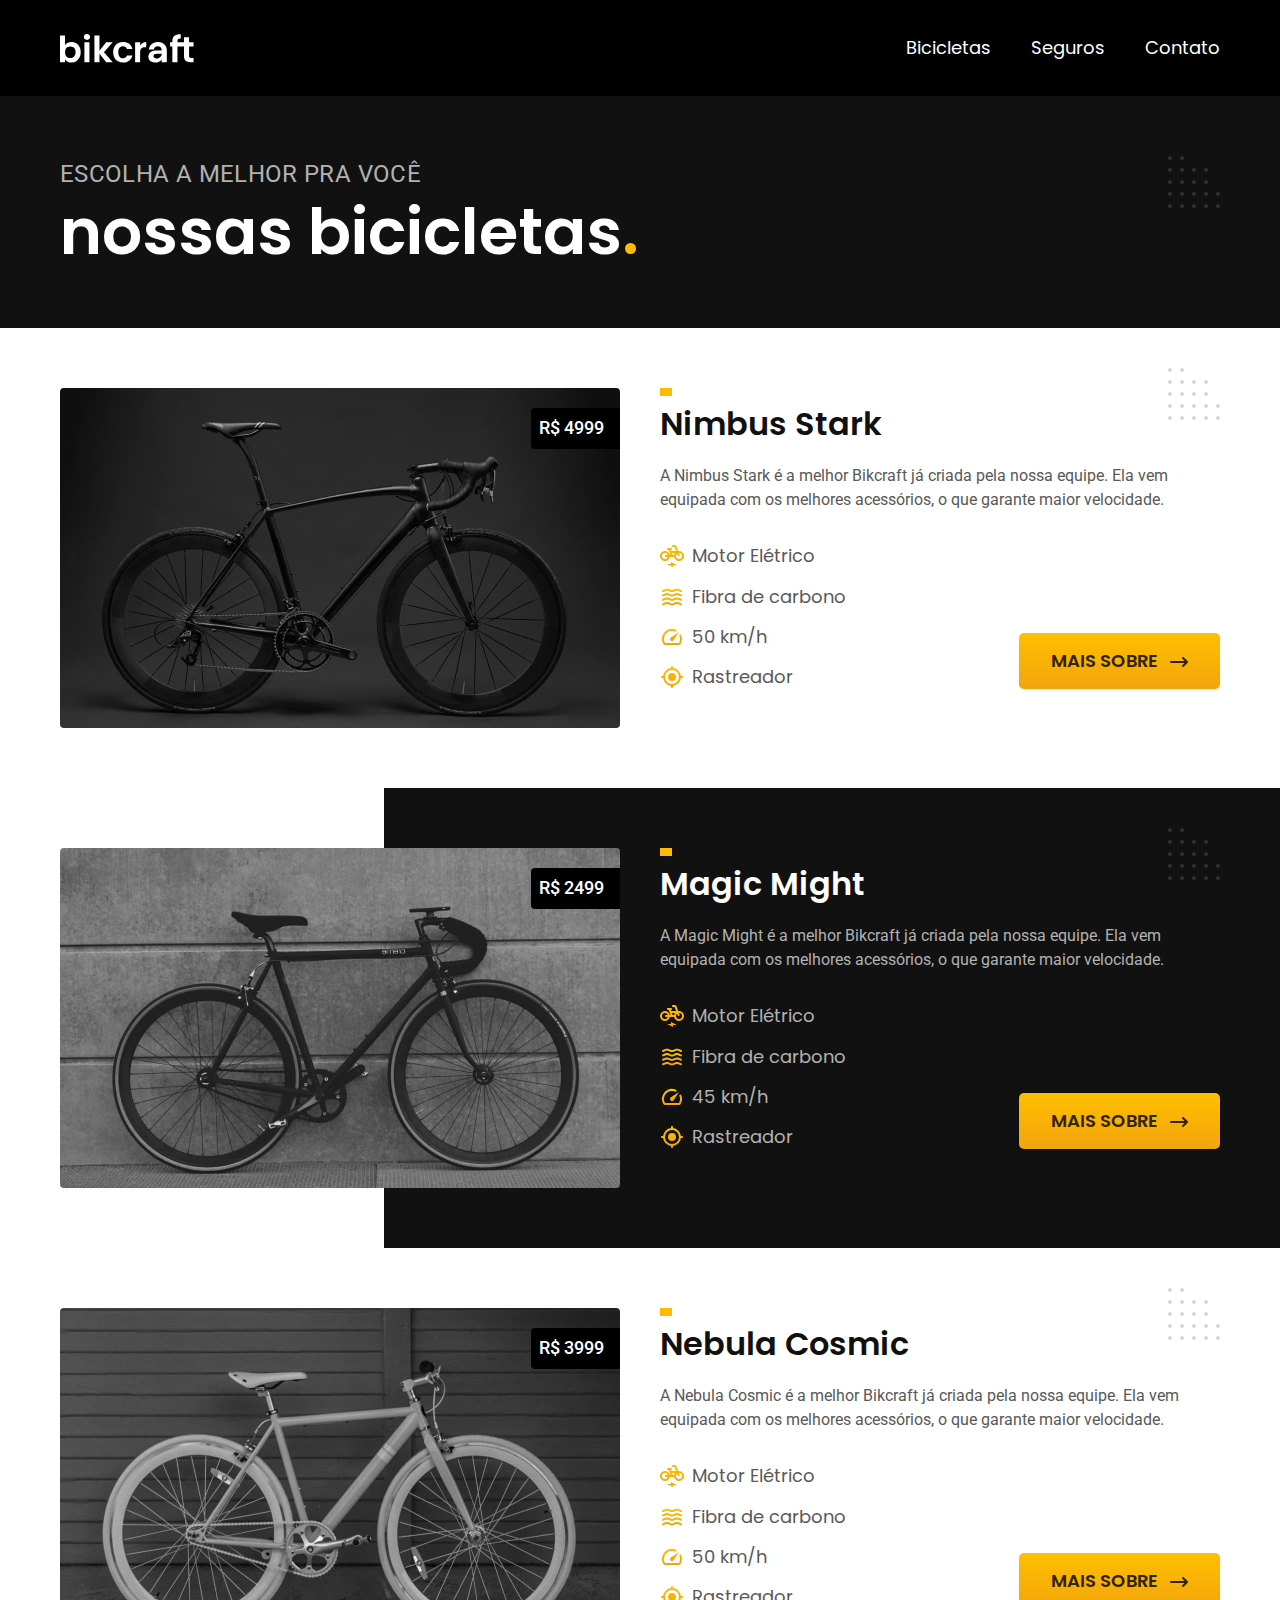
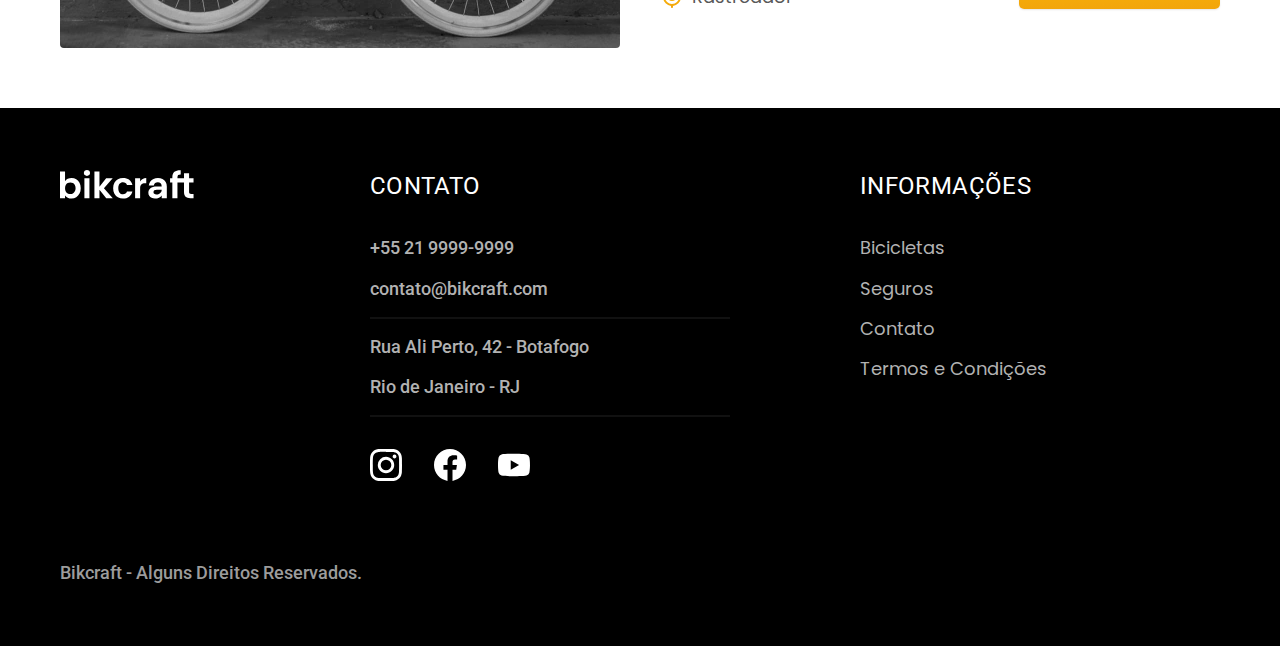
==== bicicletas.html @ 3771405c "adicionando comportamento menu ativo" ====
<!DOCTYPE html>
<html lang="pt-br">

<head>
  <meta charset="UTF-8">
  <meta http-equiv="X-UA-Compatible" content="IE=edge">
  <meta name="viewport" content="width=device-width, initial-scale=1.0">
  <title>Bicicletas | Bikcraft - Bicicletas Elétricas</title>
  <meta name="description" content="Bicicletas elétricas de alta precisão e qualidade, feitas sob medida para o cliente. Explore o mundo na sua velocidade com a Bikcraft.">
  <link rel="preload" href="./css/style.css" as="style">
  <link rel="stylesheet" href="./css/style.css">
  <link rel="preconnect" href="https://fonts.googleapis.com">
  <link rel="preconnect" href="https://fonts.gstatic.com" crossorigin>
  <link href="https://fonts.googleapis.com/css2?family=Poppins:wght@400;600&family=Roboto:wght@400;500&display=swap" rel="stylesheet">
  <link href="https://fonts.googleapis.com/css2?family=Merriweather:ital,wght@1,900&display=swap" rel="stylesheet">
</head>

<body id="bicicletas">
  <header class="header-bg">
    <div class="header container">
      <a href="./">
        <img src="./img/bikcraft.svg" alt="Bikcraft - Marca">
      </a>
      <nav aria-label="primaria">
        <ul class="header-menu font-1-m cor-0">
          <li><a href="./bicicletas.html">Bicicletas</a></li>
          <li><a href="./seguros.html">Seguros</a></li>
          <li><a href="./contato.html">Contato</a></li>
        </ul>
      </nav>
    </div>
  </header>


  <main>
    <div class="titulo-bg">
      <div class="titulo container">
        <p class="font-2-lb cor-5">Escolha a melhor pra você</p>
        <h1 class="font-1-xxl cor-0">nossas bicicletas<span class="cor-p1">.</span></h1>
      </div>
    </div>

    <div class="bicicletas container">
      <div class="bicicletas-img">
        <img src="./img/bicicletas/nimbus.jpg" alt="Bicicleta Preta">
        <span class="font-2-m cor-0">R$ 4999</span>
      </div>
      <div class="bicicletas-conteudo">
        <h2 class="font-1-xl">Nimbus Stark</h2>
        <p class="font-2-s cor-8">A Nimbus Stark é a melhor Bikcraft já criada pela nossa equipe. Ela vem equipada com os melhores acessórios, o que garante maior velocidade.</p>
        <ul class="font-1-m cor-8">
          <li>
            <img src="./img/icones/eletrica.svg" alt="">
            Motor Elétrico
          </li>
          <li>
            <img src="./img/icones/carbono.svg" alt="">
            Fibra de carbono
          </li>
          <li>
            <img src="./img/icones/velocidade.svg" alt="">
            50 km/h
          </li>
          <li>
            <img src="./img/icones/rastreador.svg" alt="">
            Rastreador
          </li>
        </ul>
        <a class="botao seta" href="./bicicletas/nimbus.html">Mais Sobre</a>
      </div>
    </div>

    <div class="bicicletas-bg">
      <div class="bicicletas container">
        <div class="bicicletas-img">
          <img src="./img/bicicletas/magic.jpg" alt="Bicicleta Magic">
          <span class="font-2-m cor-0">R$ 2499</span>
        </div>
        <div class="bicicletas-conteudo">
          <h2 class="font-1-xl cor-0">Magic Might</h2>
          <p class="font-2-s cor-5">A Magic Might é a melhor Bikcraft já criada pela nossa equipe. Ela vem equipada com os melhores acessórios, o que garante maior velocidade.</p>
          <ul class="font-1-m cor-5">
            <li>
              <img src="./img/icones/eletrica.svg" alt="">
              Motor Elétrico
            </li>
            <li>
              <img src="./img/icones/carbono.svg" alt="">
              Fibra de carbono
            </li>
            <li>
              <img src="./img/icones/velocidade.svg" alt="">
              45 km/h
            </li>
            <li>
              <img src="./img/icones/rastreador.svg" alt="">
              Rastreador
            </li>
          </ul>
          <a class="botao seta" href="./bicicletas/magic.html">Mais Sobre</a>
        </div>
      </div>
    </div>

    <div class="bicicletas container">
      <div class="bicicletas-img">
        <img src="./img/bicicletas/nebula.jpg" alt="Bicicleta Nebula Cosmic">
        <span class="font-2-m cor-0">R$ 3999</span>
      </div>
      <div class="bicicletas-conteudo">
        <h2 class="font-1-xl">Nebula Cosmic</h2>
        <p class="font-2-s cor-8">A Nebula Cosmic é a melhor Bikcraft já criada pela nossa equipe. Ela vem equipada com os melhores acessórios, o que garante maior velocidade.</p>
        <ul class="font-1-m cor-8">
          <li>
            <img src="./img/icones/eletrica.svg" alt="">
            Motor Elétrico
          </li>
          <li>
            <img src="./img/icones/carbono.svg" alt="">
            Fibra de carbono
          </li>
          <li>
            <img src="./img/icones/velocidade.svg" alt="">
            50 km/h
          </li>
          <li>
            <img src="./img/icones/rastreador.svg" alt="">
            Rastreador
          </li>
        </ul>
        <a class="botao seta" href="./bicicletas/nebula.html">Mais Sobre</a>
      </div>
    </div>

  </main>


  <footer class="footer-bg">
    <div class="footer container">
      <img src="./img/bikcraft.svg" alt="Logo">
      <div class="footer-contato">
        <h3 class="font-2-lb cor-0">Contato</h3>
        <ul class="font-2-m cor-5">
          <li><a href="tel:+5521999999999">+55 21 9999-9999</a></li>
          <li><a href="mailto:teste@teste.ogr.br">contato@bikcraft.com</a></li>
          <li>Rua Ali Perto, 42 - Botafogo</li>
          <li>Rio de Janeiro - RJ</li>
        </ul>
        <div class="footer-redes">
          <a href="">
            <img src="./img/redes/instagram.svg" alt="instagram">
          </a>
          <a href="">
            <img src="./img/redes/facebook.svg" alt="facebook">
          </a>
          <a href="">
            <img src="./img/redes/youtube.svg" alt="Youtube">
          </a>
        </div>
      </div>
      <div class="footer-informacoes">
        <h3 class="font-2-lb cor-0">
          Informações
        </h3>
        <nav>
          <ul class="font-1-m cor-5">
            <li><a href="./bicicletas.html">Bicicletas</a></li>
            <li><a href="./seguros.html">Seguros</a></li>
            <li><a href="./contato.html">Contato</a></li>
            <li><a href="./termos.html">Termos e Condições</a></li>
          </ul>
        </nav>
      </div>
      <p class="font-2-m cor-6 footer-copy">Bikcraft - Alguns Direitos Reservados.</p>
    </div>
  </footer>

  <script src="./js/script.js"></script>
</body>

</html>
---- css/style.css ----
/* Global Reset */
@import url(./global/global.css);
@import url(./global/header.css);
@import url(./global/footer.css);

/* Utilidades */
@import url(./utilidades/componentes.css);
@import url(./utilidades/tipografia.css);
@import url(./utilidades/cores.css);
@import url(./utilidades/formulario.css);

/* Página Bicicletas */
@import url(./bicicletas/bicicletas.css);
@import url(./bicicletas/bicicletas-lista.css);

/* Home */
@import url(./home/tecnologia.css);
@import url(./home/parceiros.css);
@import url(./home/depoimento.css);
@import url(./home/introducao.css);

/* Seguros */
@import url(./seguros/seguros.css);
@import url(./seguros/perguntas.css);
@import url(./seguros/vantagens.css);

/* Termos */
@import url(./termos/termos.css);

/* Página Bicicleta */
@import url(./bicicleta/bicicleta.css);
@import url(./bicicleta/seguro.css);

/* Contato */
@import url(./contato/contato.css);
@import url(./contato/lojas.css);

/* Orçamento */
@import url(./orcamento/orcamento.css);
---- css/style.css ----
/* Global Reset */
@import url(./global/global.css);
@import url(./global/header.css);
@import url(./global/footer.css);

/* Utilidades */
@import url(./utilidades/componentes.css);
@import url(./utilidades/tipografia.css);
@import url(./utilidades/cores.css);
@import url(./utilidades/formulario.css);

/* Página Bicicletas */
@import url(./bicicletas/bicicletas.css);
@import url(./bicicletas/bicicletas-lista.css);

/* Home */
@import url(./home/tecnologia.css);
@import url(./home/parceiros.css);
@import url(./home/depoimento.css);
@import url(./home/introducao.css);

/* Seguros */
@import url(./seguros/seguros.css);
@import url(./seguros/perguntas.css);
@import url(./seguros/vantagens.css);

/* Termos */
@import url(./termos/termos.css);

/* Página Bicicleta */
@import url(./bicicleta/bicicleta.css);
@import url(./bicicleta/seguro.css);

/* Contato */
@import url(./contato/contato.css);
@import url(./contato/lojas.css);

/* Orçamento */
@import url(./orcamento/orcamento.css);
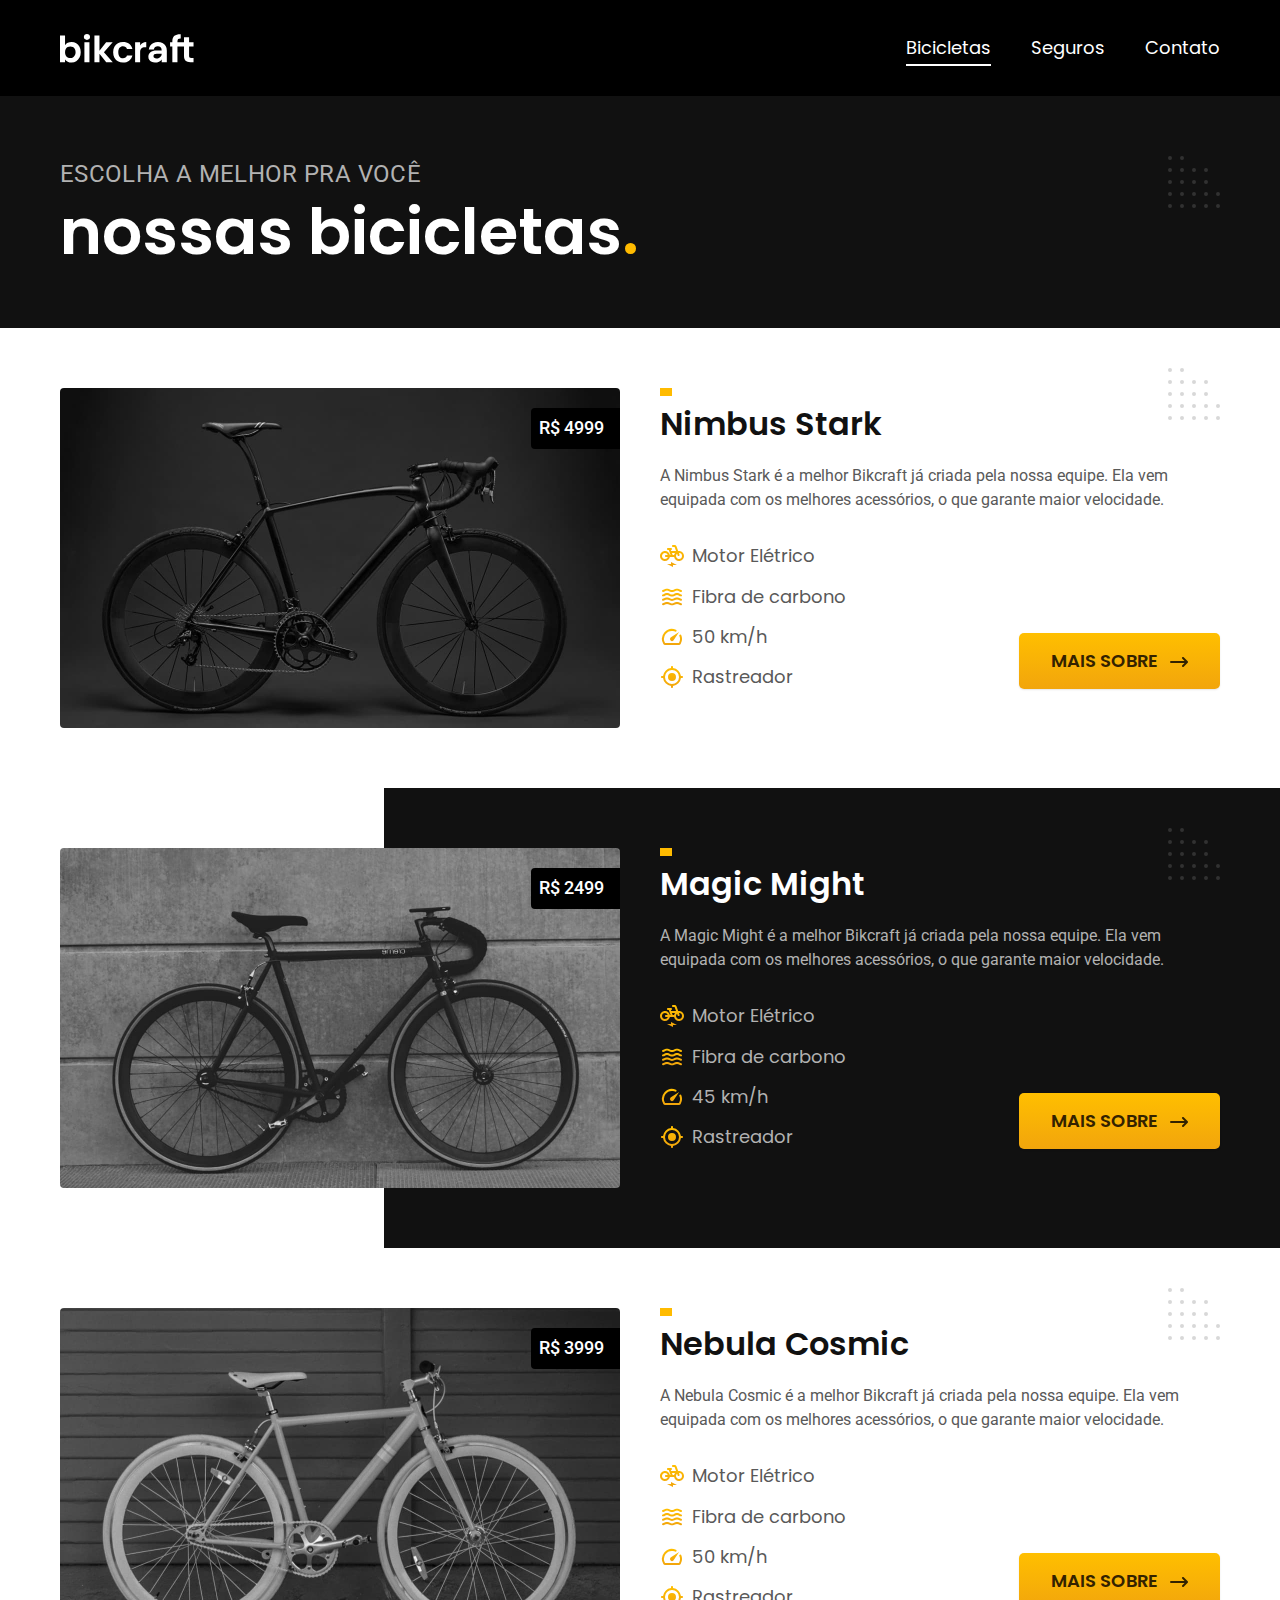
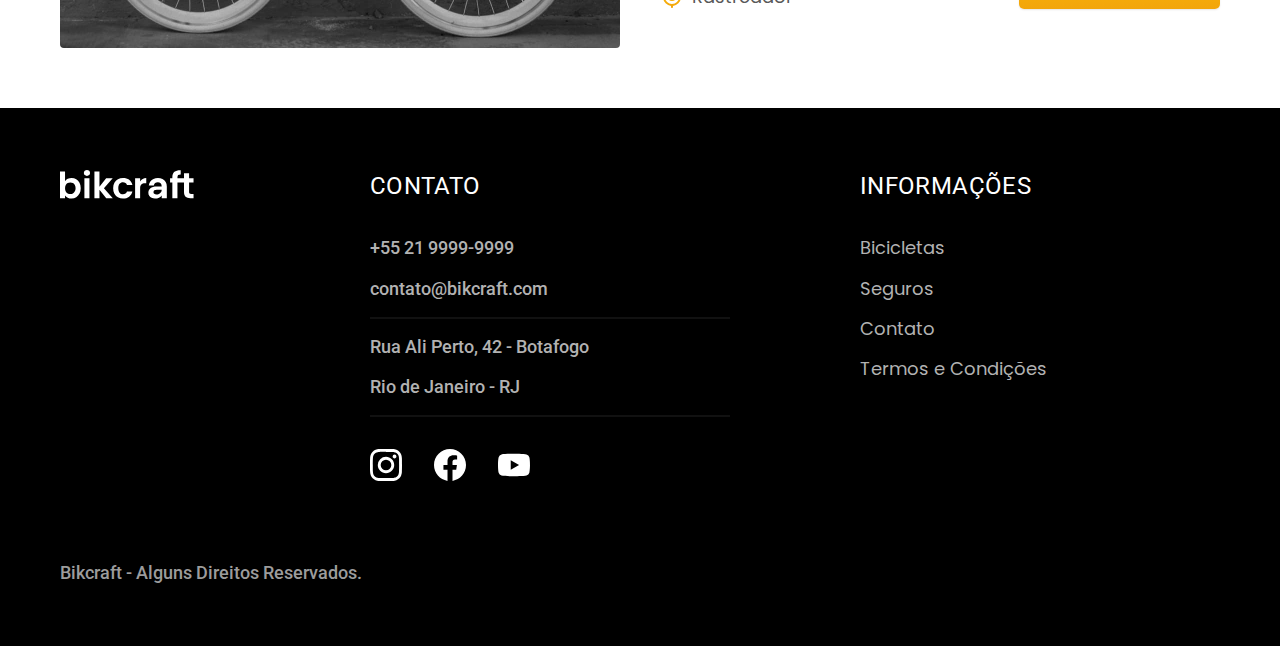
==== commit b0445937: "solucionando js desativado dos navegadores" ====
--- a/bicicletas.html
+++ b/bicicletas.html
@@ -13,7 +13,9 @@
   <link rel="preconnect" href="https://fonts.gstatic.com" crossorigin>
   <link href="https://fonts.googleapis.com/css2?family=Poppins:wght@400;600&family=Roboto:wght@400;500&display=swap" rel="stylesheet">
   <link href="https://fonts.googleapis.com/css2?family=Merriweather:ital,wght@1,900&display=swap" rel="stylesheet">
+  <script>document.documentElement.classList.add('js');</script>
 </head>
+
 
 <body id="bicicletas">
   <header class="header-bg">
--- a/css/style.css
+++ b/css/style.css
@@ -7,6 +7,7 @@
 @import url(./utilidades/componentes.css);
 @import url(./utilidades/tipografia.css);
 @import url(./utilidades/cores.css);
+@import url(./utilidades/animacao.css);
 @import url(./utilidades/formulario.css);
 
 /* Página Bicicletas */
--- a/css/style.css
+++ b/css/style.css
@@ -7,6 +7,7 @@
 @import url(./utilidades/componentes.css);
 @import url(./utilidades/tipografia.css);
 @import url(./utilidades/cores.css);
+@import url(./utilidades/animacao.css);
 @import url(./utilidades/formulario.css);
 
 /* Página Bicicletas */
